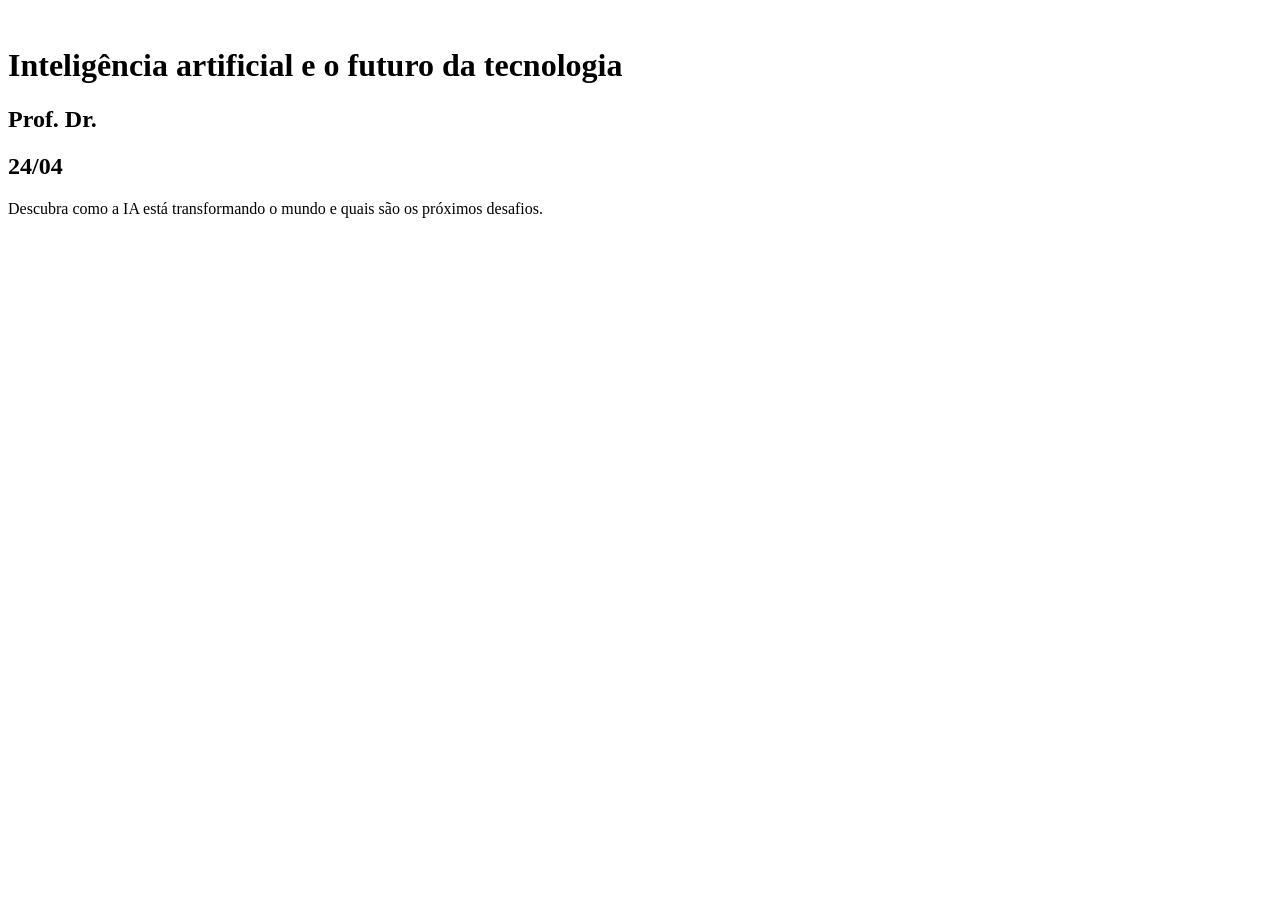
==== Revisao3/index.html @ 04671e20 "revisao" ====
<!DOCTYPE html>
<html lang="pt-br">
<head>
    <meta charset="UTF-8">
    <meta name="viewport" content="width=device-width, initial-scale=1.0">
    <link rel="stylesheet" href="CSS/estilo.css">
    <title>Document</title>
</head>
<body>
    <div class="card">
        <img src="" alt="">
        <h1>Inteligência artificial e o futuro da tecnologia</h1>
        <h2>Prof. Dr. </h2>
        <h2>24/04</h2>
        <p>Descubra como a IA está transformando o mundo e quais são os próximos desafios.</p>
    </div>
</body>
</html>
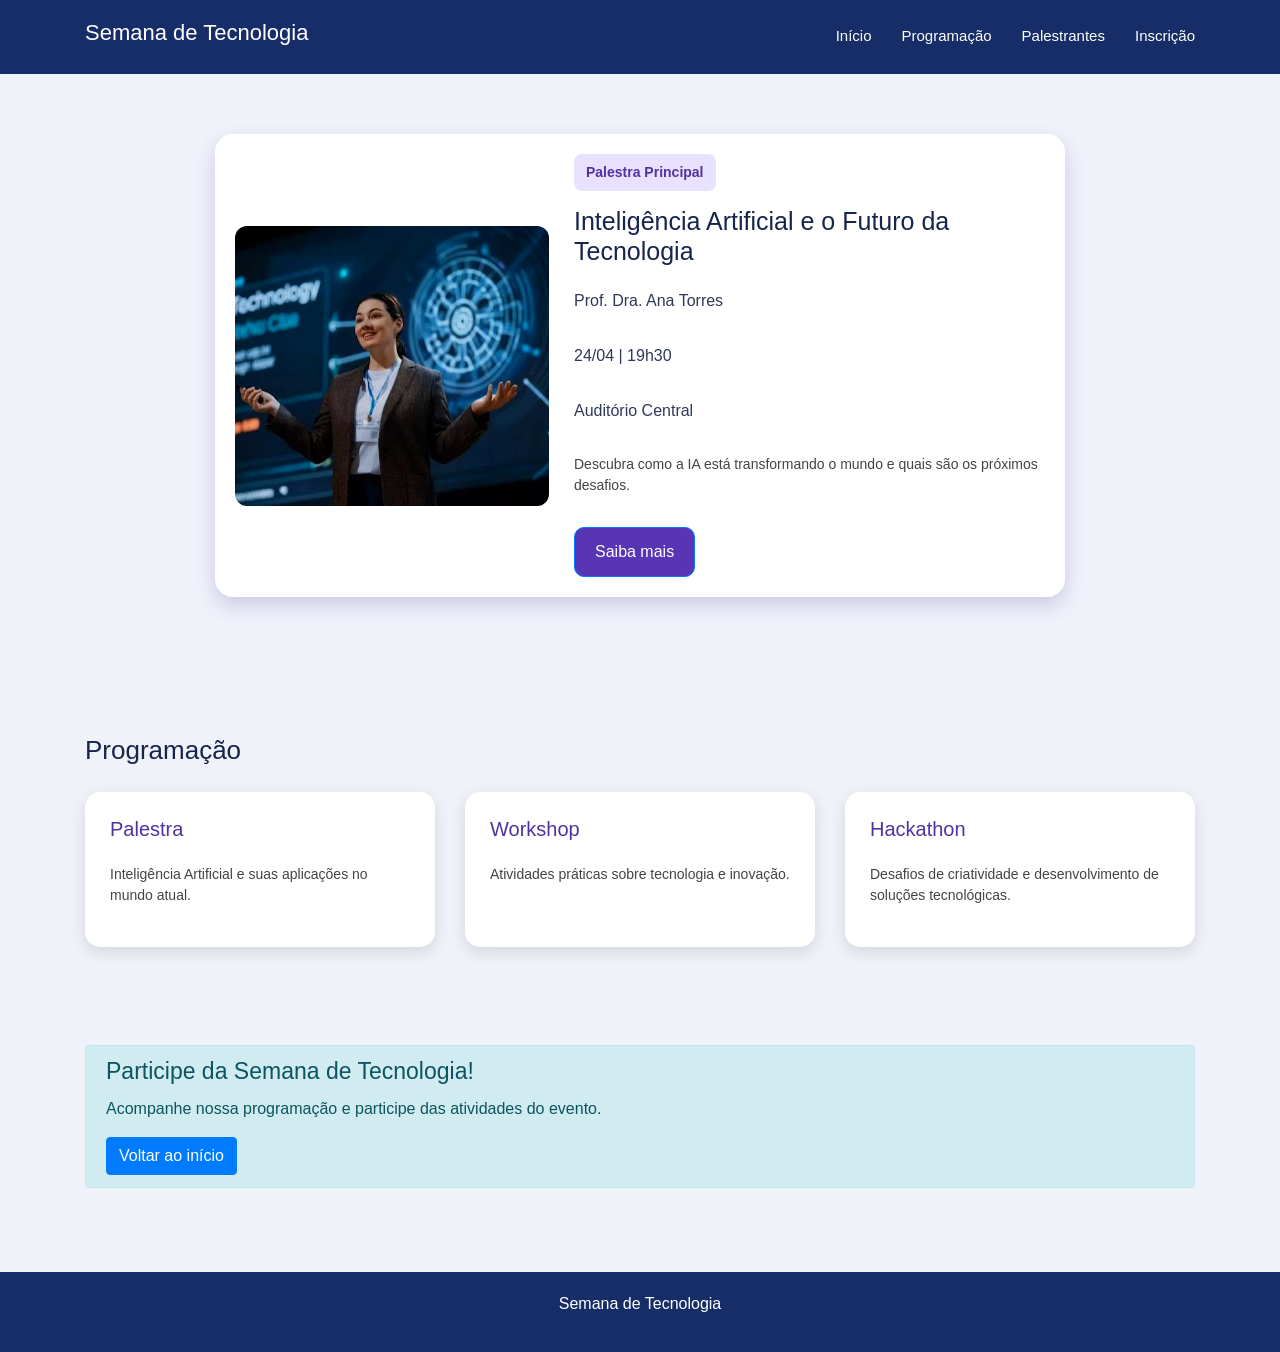
==== commit 1a339159: "revisao" ====
--- a/Revisao3/index.html
+++ b/Revisao3/index.html
@@ -3,16 +3,79 @@
 <head>
     <meta charset="UTF-8">
     <meta name="viewport" content="width=device-width, initial-scale=1.0">
+    <title>Semana de Tecnologia</title>
+    <link rel="stylesheet" href="CSS/bootstrap.min.css">
     <link rel="stylesheet" href="CSS/estilo.css">
-    <title>Document</title>
 </head>
 <body>
-    <div class="card">
-        <img src="" alt="">
-        <h1>Inteligência artificial e o futuro da tecnologia</h1>
-        <h2>Prof. Dr. </h2>
-        <h2>24/04</h2>
-        <p>Descubra como a IA está transformando o mundo e quais são os próximos desafios.</p>
-    </div>
+    <header class="cabecalho" id="inicio">
+        <nav class="menu container">
+            <h2 class="menu__logo">
+                Semana de Tecnologia
+            </h2>
+            <ul class="menu__lista">
+                <li><a href="#inicio">Início</a></li>
+                <li><a href="#programacao">Programação</a></li>
+                <li><a href="#palestrantes">Palestrantes</a></li>
+                <li><a href="#inscricao">Inscrição</a></li>
+            </ul>
+        </nav>
+    </header>
+
+    <main class="container">
+        <section class="destaque" id="palestrantes">
+            <article class="destaque__card">
+                <div class="destaque__imagem">
+                    <img src="imagens/mulherPalestra.jpg" alt="Professora Ana Torres apresentando uma palestra">
+                </div>
+                <div class="destaque__conteudo">
+                    <span class="destaque__etiqueta">
+                        Palestra Principal
+                    </span>
+                    <h1>Inteligência Artificial e o Futuro da Tecnologia</h1>
+                    <p class="destaque__palestrante">Prof. Dra. Ana Torres</p>
+                    <p class="destaque__data">24/04 | 19h30</p>
+                    <p class="destaque__local">Auditório Central</p>
+                    <p class="destaque__descricao"> Descubra como a IA está transformando o mundo e quais são os próximos desafios.</p>
+                    <a href="#programacao" class="destaque__botao btn btn-primary">Saiba mais</a>
+                </div>
+            </article>
+        </section>
+        <section class="programacao mt-5" id="programacao">
+            <h2 class="programacao__titulo">Programação</h2>
+            <div class="row g-4">
+                <div class="col-12 col-md-6 col-lg-4">
+                    <article class="programacao__card">
+                        <h3 class="programacao__subtitulo">Palestra</h3>
+                        <p>Inteligência Artificial e suas aplicações no mundo atual.</p>
+                    </article>
+                </div>
+                <div class="col-12 col-md-6 col-lg-4">
+                    <article class="programacao__card">
+                        <h3 class="programacao__subtitulo"> Workshop</h3>
+                        <p>Atividades práticas sobre tecnologia e inovação.</p>
+                    </article>
+                </div>
+                <div class="col-12 col-md-6 col-lg-4">
+                    <article class="programacao__card">
+                        <h3 class="programacao__subtitulo">Hackathon</h3>
+                        <p> Desafios de criatividade e desenvolvimento de soluções tecnológicas.</p>
+                    </article>
+                </div>
+            </div>
+        </section>
+        <section class="inscricao mt-5 mb-5" id="inscricao">
+            <div class="alert alert-info" role="alert">
+                <h2 class="inscricao__titulo">Participe da Semana de Tecnologia!</h2>
+                <p>Acompanhe nossa programação e participe das atividades do evento.</p>
+                <a href="#inicio" class="btn btn-primary">Voltar ao início</a>
+            </div>
+        </section>
+    </main>
+
+    <footer class="rodape">
+        <p>Semana de Tecnologia</p>
+    </footer>
+
 </body>
-</html>+</html
--- a/Revisao3/CSS/estilo.css
+++ b/Revisao3/CSS/estilo.css
@@ -0,0 +1,251 @@
+* {
+    margin: 0;
+    padding: 0;
+    box-sizing: border-box;
+}
+body {
+    font-family: Arial, sans-serif;
+    background-color: #f0f2fa;
+    color: #17244c;
+}
+img {
+    max-width: 100%;
+    height: auto;
+}
+.cabecalho {
+    background-color: #172d68;
+    padding: 20px 5%;
+}
+.menu {
+    display: flex;
+    justify-content: space-between;
+    align-items: center;
+    flex-wrap: wrap;
+    gap: 20px;
+}
+.destaque {
+    display: flex;
+    justify-content: center;
+    align-items: center;
+    padding: 60px 20px;
+}
+.programacao {
+    padding: 30px 0;
+}
+.inscricao {
+    padding: 20px 0;
+}
+.rodape {
+    background-color: #172d68;
+    color: white;
+    text-align: center;
+    padding: 20px;
+}
+.menu__logo {
+    color: white;
+    font-size: 22px;
+}
+.menu__lista {
+    display: flex;
+    list-style: none;
+    gap: 30px;
+    flex-wrap: wrap;
+    margin-bottom: 0;
+}
+.menu__lista a {
+    color: white;
+    text-decoration: none;
+    font-size: 15px;
+    transition: color 0.3s;
+}
+.menu__lista a::after {
+    content: '';
+    display: block;
+    height: 2px;
+    background: #fff;
+    transform: scaleX(0);
+    transition: transform 0.3s ease;
+}
+.destaque__card {
+    background-color: white;
+    width: 850px;
+    max-width: 100%;
+    display: flex;
+    align-items: center;
+    gap: 25px;
+    padding: 20px;
+    border-radius: 18px;
+    box-shadow: 0 8px 20px rgba(50, 40, 150, 0.2);
+    animation: aparecer 1s ease 0.2s backwards;
+    transition: transform 0.4s, box-shadow 0.4s;
+}
+.destaque__imagem {
+    width: 40%;
+    min-width: 0;
+}
+.destaque__imagem img {
+    width: 100%;
+    height: 280px;
+    object-fit: cover;
+    border-radius: 12px;
+    filter: brightness(0.9) saturate(1.2);
+    transition: filter 0.4s;
+}
+.destaque__conteudo {
+    width: 60%;
+    min-width: 0;
+    display: flex;
+    flex-direction: column;
+    gap: 15px;
+}
+.destaque__etiqueta {
+    background-color: #e8e1ff;
+    color: #5032a0;
+    padding: 8px 12px;
+    border-radius: 8px;
+    font-size: 14px;
+    font-weight: bold;
+    width: fit-content;
+}
+.destaque__conteudo h1 {
+    font-size: 25px;
+    color: #17244c;
+}
+.destaque__palestrante,
+.destaque__data,
+.destaque__local {
+    font-size: 16px;
+    color: #303858;
+}
+.destaque__descricao {
+    font-size: 14px;
+    line-height: 1.5;
+    color: #444;
+}
+.destaque__botao {
+    background-color: #5835b5;
+    color: white;
+    text-decoration: none;
+    text-align: center;
+    padding: 12px 20px;
+    border-radius: 10px;
+    width: fit-content;
+    transition: background-color 0.3s, transform 0.3s;
+}
+.programacao__titulo {
+    font-size: 26px;
+    color: #17244c;
+    margin-bottom: 25px;
+}
+.programacao__card {
+    background-color: white;
+    height: 100%;
+    padding: 25px;
+    border-radius: 15px;
+    box-shadow: 0 5px 15px rgba(0, 0, 0, 0.12);
+    display: flex;
+    flex-direction: column;
+    gap: 15px;
+}
+.programacao__subtitulo {
+    font-size: 20px;
+    color: #5032a0;
+}
+.programacao__card p {
+    font-size: 14px;
+    line-height: 1.5;
+    color: #444;
+}
+.inscricao__titulo {
+    font-size: 23px;
+    margin-bottom: 12px;
+}
+.menu__lista a:hover {
+    color: #aebeff;
+}
+.menu__lista a:hover::after {
+    transform: scaleX(1);
+}
+.destaque__card:hover {
+    transform: translateY(-8px);
+    box-shadow: 0 12px 25px rgba(0, 0, 0, 0.25);
+}
+.destaque__imagem img:hover {
+    filter: brightness(1.1) saturate(1.3);
+}
+.destaque__botao:hover {
+    background-color: #392080;
+    transform: scale(1.05);
+}
+body {
+    background-color: #f0f2fa;
+    color: #17244c;
+}
+.cabecalho,
+.rodape {
+    background-color: #172d68;
+}
+.destaque__etiqueta {
+    background-color: #e8e1ff;
+    color: #5032a0;
+}
+@keyframes aparecer {
+    from {
+        opacity: 0;
+        transform: translateY(25px);
+    }
+    to {
+        opacity: 1;
+        transform: translateY(0);
+    }
+}
+@media (min-width: 768px) and (max-width: 991px) {
+    .destaque {
+        padding: 40px 10px;
+    }
+    .destaque__card {
+        gap: 18px;
+    }
+    .destaque__imagem img {
+        height: 250px;
+    }
+    .destaque__conteudo h1 {
+        font-size: 22px;
+    }
+}
+@media (max-width: 767px) {
+    .menu {
+        flex-direction: column;
+        align-items: center;
+    }
+    .menu__lista {
+        justify-content: center;
+        gap: 15px;
+    }
+    .menu__lista a {
+        font-size: 14px;
+    }
+    .destaque {
+        padding: 30px 10px;
+    }
+    .destaque__card {
+        flex-direction: column;
+        width: 100%;
+    }
+    .destaque__imagem,
+    .destaque__conteudo {
+        width: 100%;
+    }
+    .destaque__imagem img {
+        height: 230px;
+    }
+    .destaque__conteudo h1 {
+        font-size: 21px;
+    }
+    .programacao__titulo {
+        font-size: 23px;
+    }
+    .inscricao__titulo {
+        font-size: 20px;
+    }
+}
